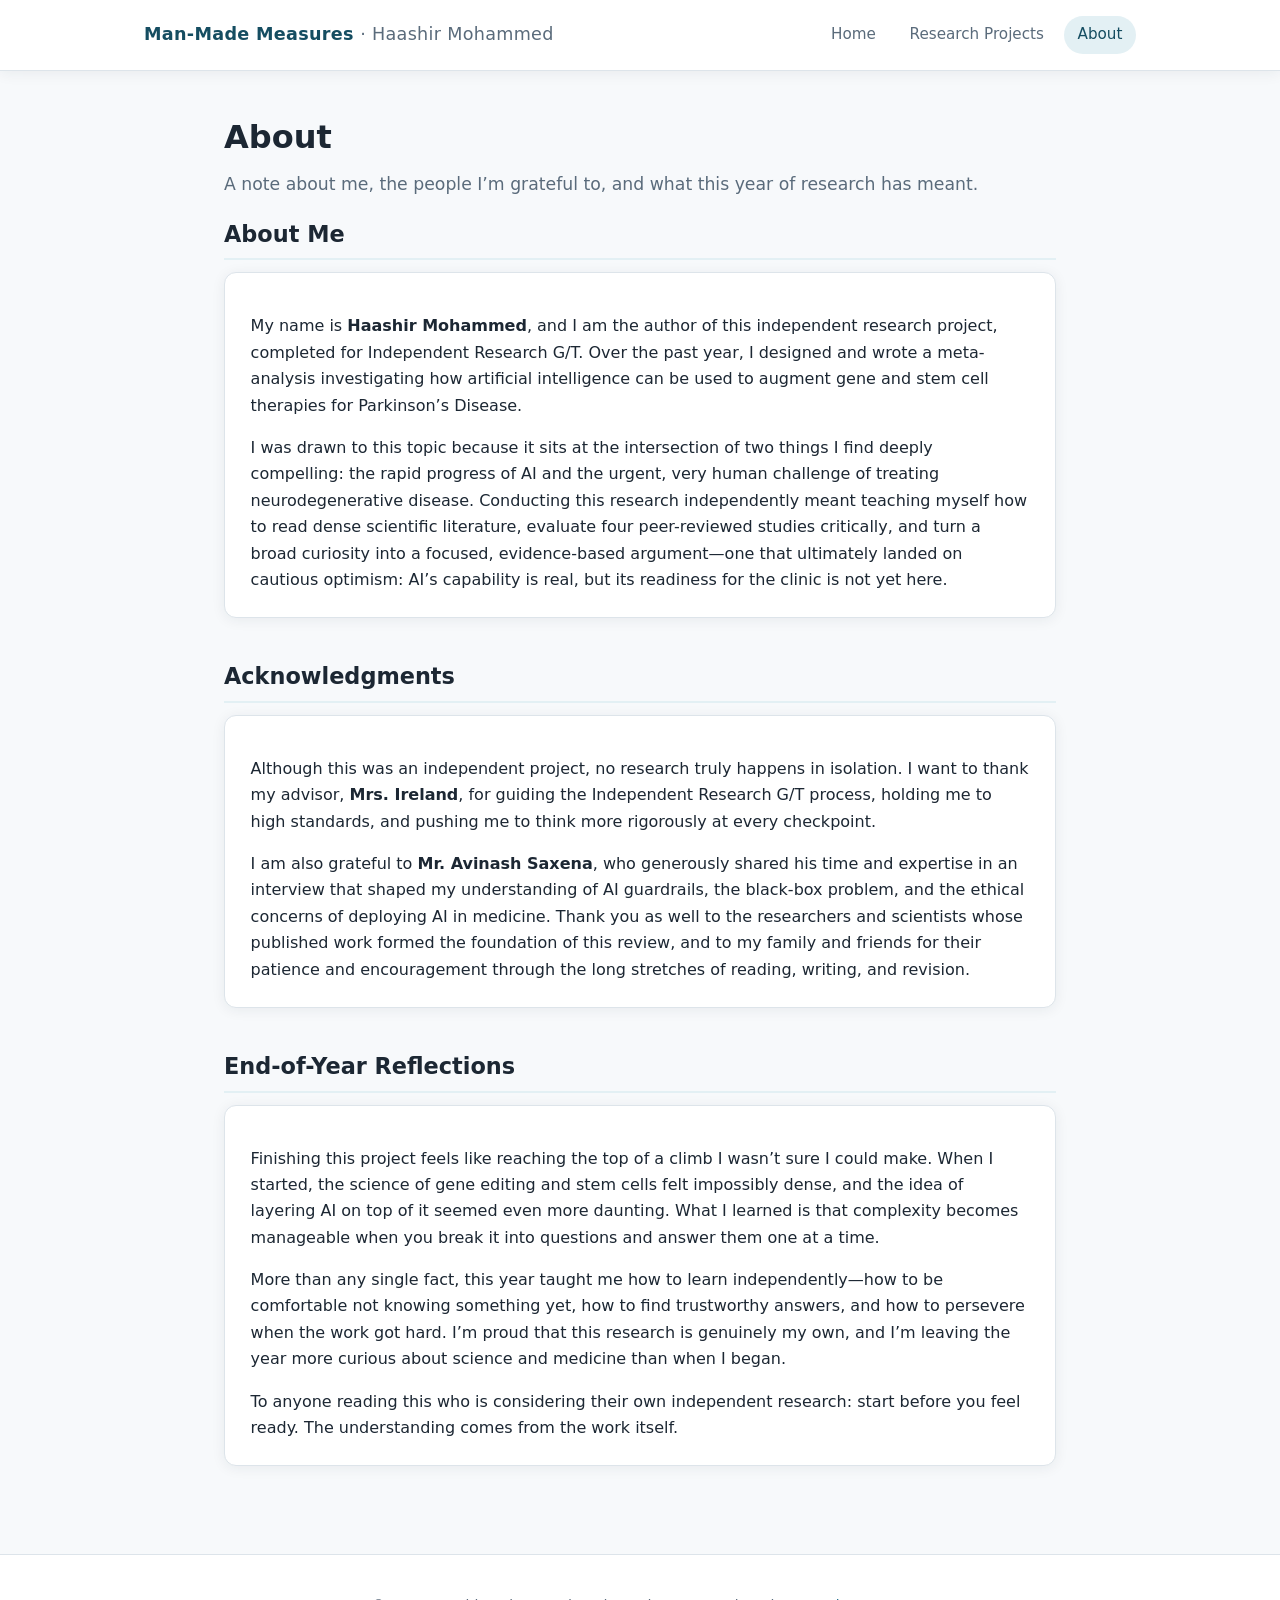
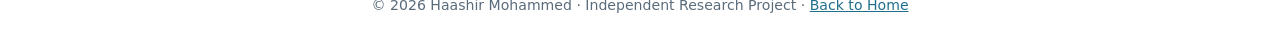
==== about.html @ eed8d5e3 "Research portfolio site: Man-Made Measures Co-Authored-By: Claude Opus 4.8 <noreply@anthropic.com>" ====
<!DOCTYPE html>
<html lang="en">
<head>
  <meta charset="UTF-8" />
  <meta name="viewport" content="width=device-width, initial-scale=1.0" />
  <title>About | Haashir Mohammed</title>
  <meta name="description" content="About Haashir Mohammed, acknowledgments, and end-of-year reflections on an independent research project." />
  <link rel="stylesheet" href="styles.css" />
</head>
<body>
  <header class="site-header">
    <nav class="nav">
      <a class="brand" href="index.html">Man-Made Measures <span>· Haashir Mohammed</span></a>
      <div class="nav-links">
        <a href="index.html">Home</a>
        <a href="research.html">Research Projects</a>
        <a class="active" href="about.html">About</a>
      </div>
    </nav>
  </header>

  <main>
    <h1 class="page-title">About</h1>
    <p class="lead">A note about me, the people I&rsquo;m grateful to, and what this year of research has meant.</p>

    <section>
      <h2>About Me</h2>
      <div class="card">
        <p>
          My name is <strong>Haashir Mohammed</strong>, and I am the author of this independent
          research project, completed for Independent Research G/T. Over the past year, I designed
          and wrote a meta-analysis investigating how artificial intelligence can be used to augment
          gene and stem cell therapies for Parkinson&rsquo;s Disease.
        </p>
        <p>
          I was drawn to this topic because it sits at the intersection of two things I find
          deeply compelling: the rapid progress of AI and the urgent, very human challenge of
          treating neurodegenerative disease. Conducting this research independently meant teaching
          myself how to read dense scientific literature, evaluate four peer-reviewed studies
          critically, and turn a broad curiosity into a focused, evidence-based argument&mdash;one that
          ultimately landed on cautious optimism: AI&rsquo;s capability is real, but its readiness for the
          clinic is not yet here.
        </p>
      </div>
    </section>

    <section>
      <h2>Acknowledgments</h2>
      <div class="card">
        <p>
          Although this was an independent project, no research truly happens in isolation.
          I want to thank my advisor, <strong>Mrs. Ireland</strong>, for guiding the Independent Research
          G/T process, holding me to high standards, and pushing me to think more rigorously at
          every checkpoint.
        </p>
        <p>
          I am also grateful to <strong>Mr. Avinash Saxena</strong>, who generously shared his time and
          expertise in an interview that shaped my understanding of AI guardrails, the black-box
          problem, and the ethical concerns of deploying AI in medicine. Thank you as well to the
          researchers and scientists whose published work formed the foundation of this review, and
          to my family and friends for their patience and encouragement through the long stretches
          of reading, writing, and revision.
        </p>
      </div>
    </section>

    <section>
      <h2>End-of-Year Reflections</h2>
      <div class="card">
        <p>
          Finishing this project feels like reaching the top of a climb I wasn&rsquo;t sure I could
          make. When I started, the science of gene editing and stem cells felt impossibly dense,
          and the idea of layering AI on top of it seemed even more daunting. What I learned is
          that complexity becomes manageable when you break it into questions and answer them one
          at a time.
        </p>
        <p>
          More than any single fact, this year taught me how to learn independently&mdash;how to be
          comfortable not knowing something yet, how to find trustworthy answers, and how to
          persevere when the work got hard. I&rsquo;m proud that this research is genuinely my own,
          and I&rsquo;m leaving the year more curious about science and medicine than when I began.
        </p>
        <p>
          To anyone reading this who is considering their own independent research: start before
          you feel ready. The understanding comes from the work itself.
        </p>
      </div>
    </section>
  </main>

  <footer class="site-footer">
    <p>&copy; 2026 Haashir Mohammed &middot; Independent Research Project &middot;
      <a href="index.html">Back to Home</a></p>
  </footer>
</body>
</html>
---- styles.css ----
:root {
  --bg: #f7f9fb;
  --surface: #ffffff;
  --ink: #1c2733;
  --muted: #5a6b7b;
  --accent: #1f6f8b;
  --accent-dark: #154d61;
  --accent-soft: #e3f0f4;
  --border: #dde4ea;
  --shadow: 0 2px 14px rgba(28, 39, 51, 0.07);
  --radius: 12px;
}

* { box-sizing: border-box; }

html { scroll-behavior: smooth; }

body {
  margin: 0;
  font-family: "Segoe UI", system-ui, -apple-system, Roboto, Helvetica, Arial, sans-serif;
  color: var(--ink);
  background: var(--bg);
  line-height: 1.65;
}

a { color: var(--accent); }
a:hover { color: var(--accent-dark); }

/* ---------- Header / Nav ---------- */
.site-header {
  background: var(--surface);
  border-bottom: 1px solid var(--border);
  box-shadow: var(--shadow);
}

.nav {
  max-width: 1040px;
  margin: 0 auto;
  display: flex;
  align-items: center;
  justify-content: space-between;
  flex-wrap: wrap;
  gap: 0.75rem;
  padding: 1rem 1.5rem;
}

.brand {
  font-weight: 700;
  font-size: 1.1rem;
  letter-spacing: 0.3px;
  color: var(--accent-dark);
  text-decoration: none;
}

.brand span { color: var(--muted); font-weight: 400; }

.nav-links {
  display: flex;
  gap: 0.4rem;
  flex-wrap: wrap;
}

.nav-links a {
  color: var(--muted);
  text-decoration: none;
  padding: 0.4rem 0.85rem;
  border-radius: 999px;
  font-size: 0.95rem;
  transition: background 0.15s ease, color 0.15s ease;
}

.nav-links a:hover,
.nav-links a.active {
  background: var(--accent-soft);
  color: var(--accent-dark);
}

/* ---------- Hero ---------- */
.hero {
  background: var(--accent-soft);
  color: var(--ink);
  padding: 3.5rem 1.5rem 4rem;
  border-bottom: 1px solid var(--border);
}

.hero-inner {
  max-width: 880px;
  margin: 0 auto;
}

.eyebrow {
  text-transform: uppercase;
  letter-spacing: 2px;
  font-size: 0.78rem;
  color: var(--accent);
  font-weight: 600;
  margin: 0 0 0.75rem;
}

.hero h1 {
  font-size: clamp(1.7rem, 4vw, 2.6rem);
  line-height: 1.2;
  margin: 0 0 0.6rem;
  color: var(--accent-dark);
}

.hero .byline {
  font-size: 1.05rem;
  color: var(--muted);
  margin: 0;
}

/* ---------- Layout ---------- */
main {
  max-width: 880px;
  margin: 0 auto;
  padding: 2.5rem 1.5rem 3rem;
}

.page-title {
  font-size: clamp(1.5rem, 3vw, 2rem);
  margin: 0 0 0.4rem;
}

.lead {
  color: var(--muted);
  font-size: 1.08rem;
  margin-top: 0;
}

section { margin-bottom: 2.5rem; }

h2 {
  font-size: 1.4rem;
  margin: 0 0 0.75rem;
  padding-bottom: 0.35rem;
  border-bottom: 2px solid var(--accent-soft);
}

h3 { font-size: 1.12rem; margin: 0 0 0.4rem; }

.card {
  background: var(--surface);
  border: 1px solid var(--border);
  border-radius: var(--radius);
  box-shadow: var(--shadow);
  padding: 1.5rem 1.6rem;
  margin-bottom: 1.25rem;
}

.card h3 { color: var(--accent-dark); }

.card p:last-child { margin-bottom: 0; }

.tag {
  display: inline-block;
  background: var(--accent-soft);
  color: var(--accent-dark);
  font-size: 0.75rem;
  font-weight: 600;
  letter-spacing: 0.4px;
  padding: 0.2rem 0.6rem;
  border-radius: 999px;
  margin-bottom: 0.6rem;
}

/* ---------- Buttons / file links ---------- */
.btn {
  display: inline-block;
  background: var(--accent);
  color: #fff;
  text-decoration: none;
  padding: 0.55rem 1.1rem;
  border-radius: 8px;
  font-weight: 600;
  font-size: 0.95rem;
  transition: background 0.15s ease;
}

.btn:hover { background: var(--accent-dark); color: #fff; }

.btn-light {
  background: var(--surface);
  border: 1px solid var(--accent);
  color: var(--accent-dark);
}

.btn-light:hover { background: var(--accent-soft); color: var(--accent-dark); }

.btn-row { display: flex; flex-wrap: wrap; gap: 0.6rem; margin-top: 1rem; }

.file-link {
  display: inline-flex;
  align-items: center;
  gap: 0.45rem;
  background: var(--accent-soft);
  color: var(--accent-dark);
  text-decoration: none;
  padding: 0.45rem 0.9rem;
  border-radius: 8px;
  font-weight: 600;
  font-size: 0.9rem;
  margin-top: 0.5rem;
}

.file-link:hover { background: #d2e6ec; color: var(--accent-dark); }

/* ---------- Lists ---------- */
.resource-list { list-style: none; padding: 0; margin: 0; }

.resource-list li {
  padding: 0.6rem 0;
  border-bottom: 1px solid var(--border);
}

.resource-list li:last-child { border-bottom: none; }

.resource-list .desc { color: var(--muted); font-size: 0.92rem; display: block; }

/* ---------- Footer ---------- */
.site-footer {
  background: var(--surface);
  color: var(--muted);
  border-top: 1px solid var(--border);
  text-align: center;
  padding: 1.5rem;
  font-size: 0.88rem;
}

.site-footer a { color: var(--accent); }

/* ---------- Utility ---------- */
.note {
  background: #fff8e6;
  border-left: 4px solid #e0b341;
  padding: 0.8rem 1rem;
  border-radius: 6px;
  font-size: 0.9rem;
  color: #6b5a24;
  margin-top: 1rem;
}
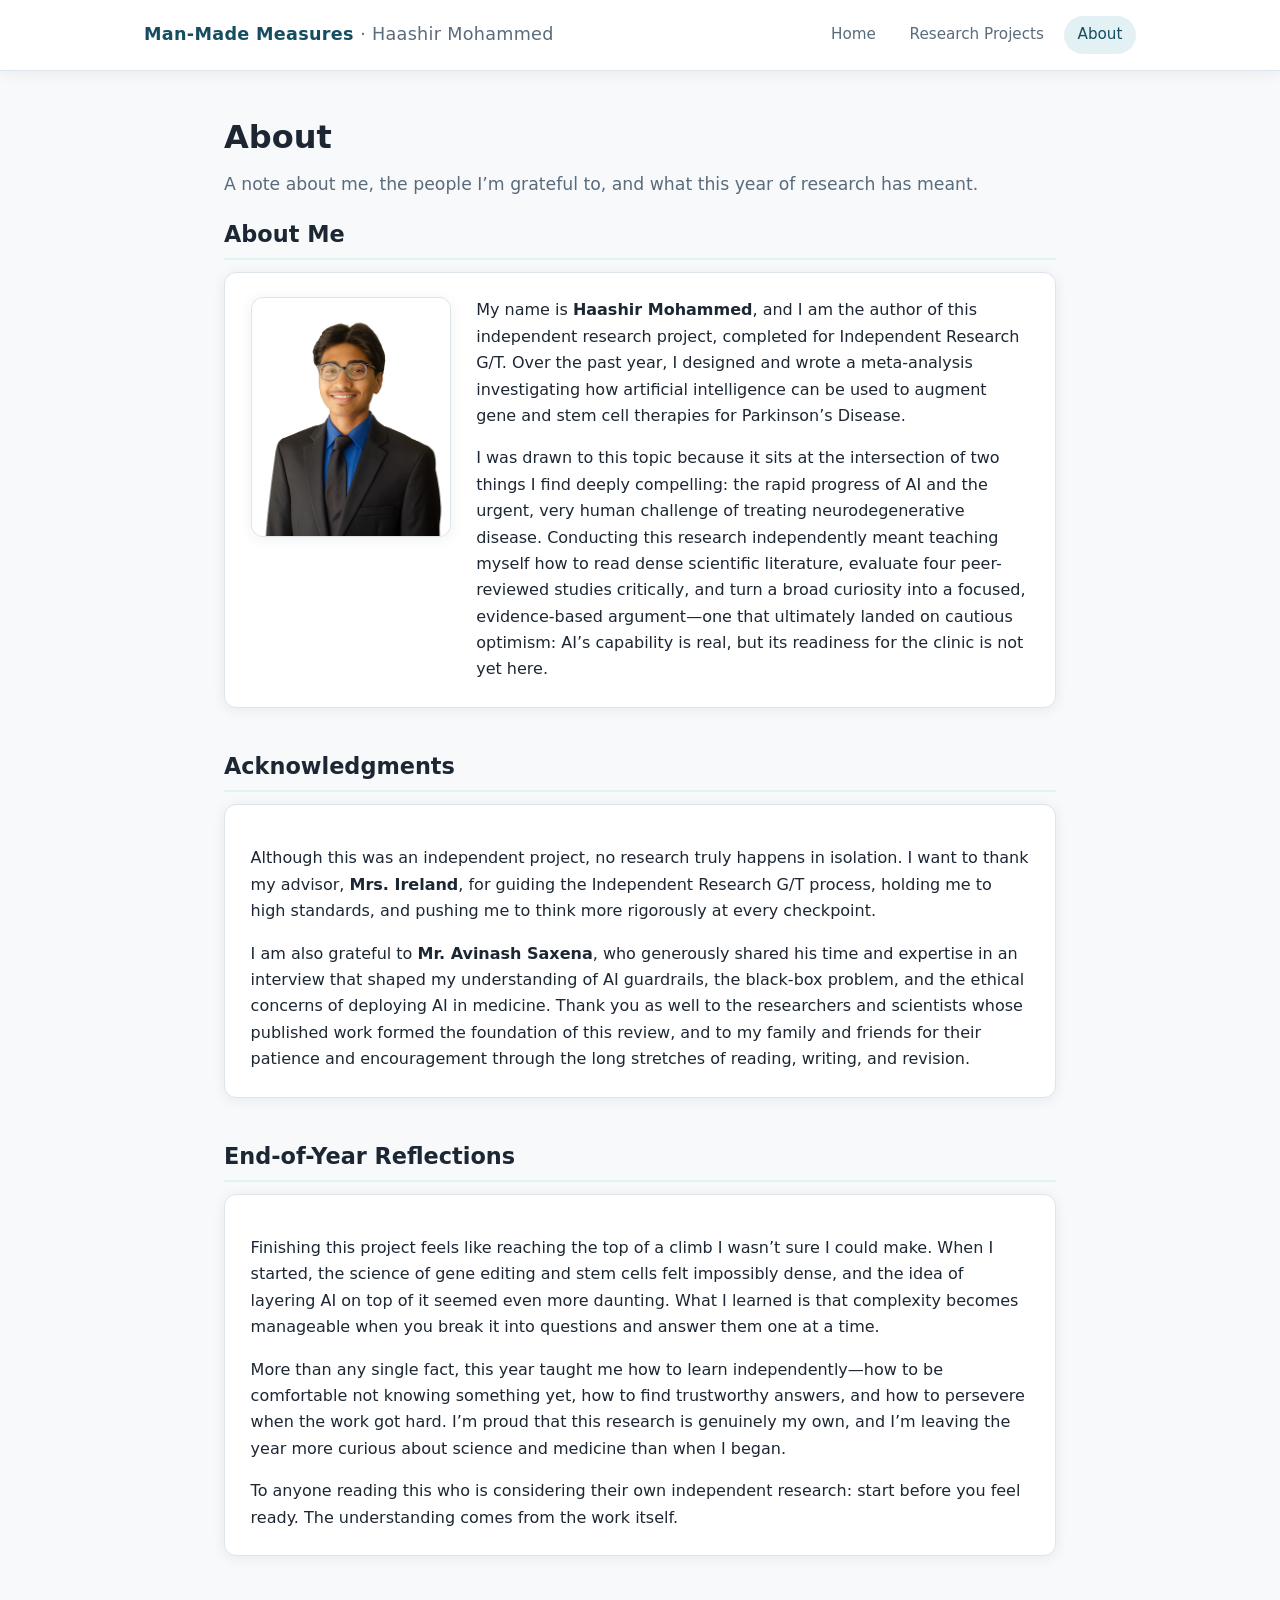
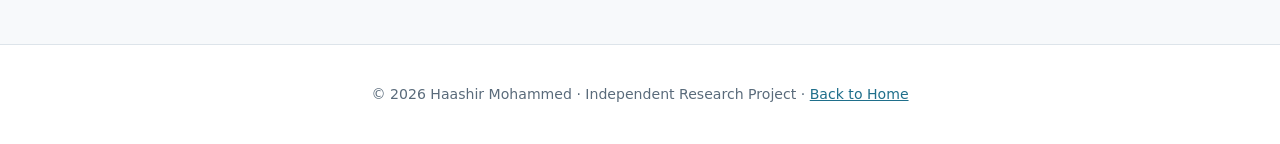
==== commit 26d1aef1: "Add headshot photo to About page Co-Authored-By: Claude Opus 4.8 <noreply@anthropic.com>" ====
--- a/about.html
+++ b/about.html
@@ -25,22 +25,26 @@
 
     <section>
       <h2>About Me</h2>
-      <div class="card">
-        <p>
-          My name is <strong>Haashir Mohammed</strong>, and I am the author of this independent
-          research project, completed for Independent Research G/T. Over the past year, I designed
-          and wrote a meta-analysis investigating how artificial intelligence can be used to augment
-          gene and stem cell therapies for Parkinson&rsquo;s Disease.
-        </p>
-        <p>
-          I was drawn to this topic because it sits at the intersection of two things I find
-          deeply compelling: the rapid progress of AI and the urgent, very human challenge of
-          treating neurodegenerative disease. Conducting this research independently meant teaching
-          myself how to read dense scientific literature, evaluate four peer-reviewed studies
-          critically, and turn a broad curiosity into a focused, evidence-based argument&mdash;one that
-          ultimately landed on cautious optimism: AI&rsquo;s capability is real, but its readiness for the
-          clinic is not yet here.
-        </p>
+      <div class="card about-card">
+        <img class="headshot" src="files/headshot.jpg"
+             alt="Portrait of Haashir Mohammed" />
+        <div class="about-bio">
+          <p>
+            My name is <strong>Haashir Mohammed</strong>, and I am the author of this independent
+            research project, completed for Independent Research G/T. Over the past year, I designed
+            and wrote a meta-analysis investigating how artificial intelligence can be used to augment
+            gene and stem cell therapies for Parkinson&rsquo;s Disease.
+          </p>
+          <p>
+            I was drawn to this topic because it sits at the intersection of two things I find
+            deeply compelling: the rapid progress of AI and the urgent, very human challenge of
+            treating neurodegenerative disease. Conducting this research independently meant teaching
+            myself how to read dense scientific literature, evaluate four peer-reviewed studies
+            critically, and turn a broad curiosity into a focused, evidence-based argument&mdash;one that
+            ultimately landed on cautious optimism: AI&rsquo;s capability is real, but its readiness for the
+            clinic is not yet here.
+          </p>
+        </div>
       </div>
     </section>
 
--- a/styles.css
+++ b/styles.css
@@ -229,6 +229,33 @@
 
 .site-footer a { color: var(--accent); }
 
+/* ---------- About photo ---------- */
+.about-card {
+  display: flex;
+  gap: 1.6rem;
+  align-items: flex-start;
+}
+
+.headshot {
+  flex: 0 0 200px;
+  width: 200px;
+  height: 240px;
+  object-fit: cover;
+  object-position: top center;
+  border-radius: var(--radius);
+  border: 1px solid var(--border);
+  box-shadow: var(--shadow);
+  background: var(--accent-soft);
+}
+
+.about-card .about-bio { flex: 1; min-width: 0; }
+.about-card .about-bio p:first-child { margin-top: 0; }
+
+@media (max-width: 600px) {
+  .about-card { flex-direction: column; align-items: center; text-align: left; }
+  .headshot { width: 180px; height: 216px; flex-basis: auto; }
+}
+
 /* ---------- Utility ---------- */
 .note {
   background: #fff8e6;
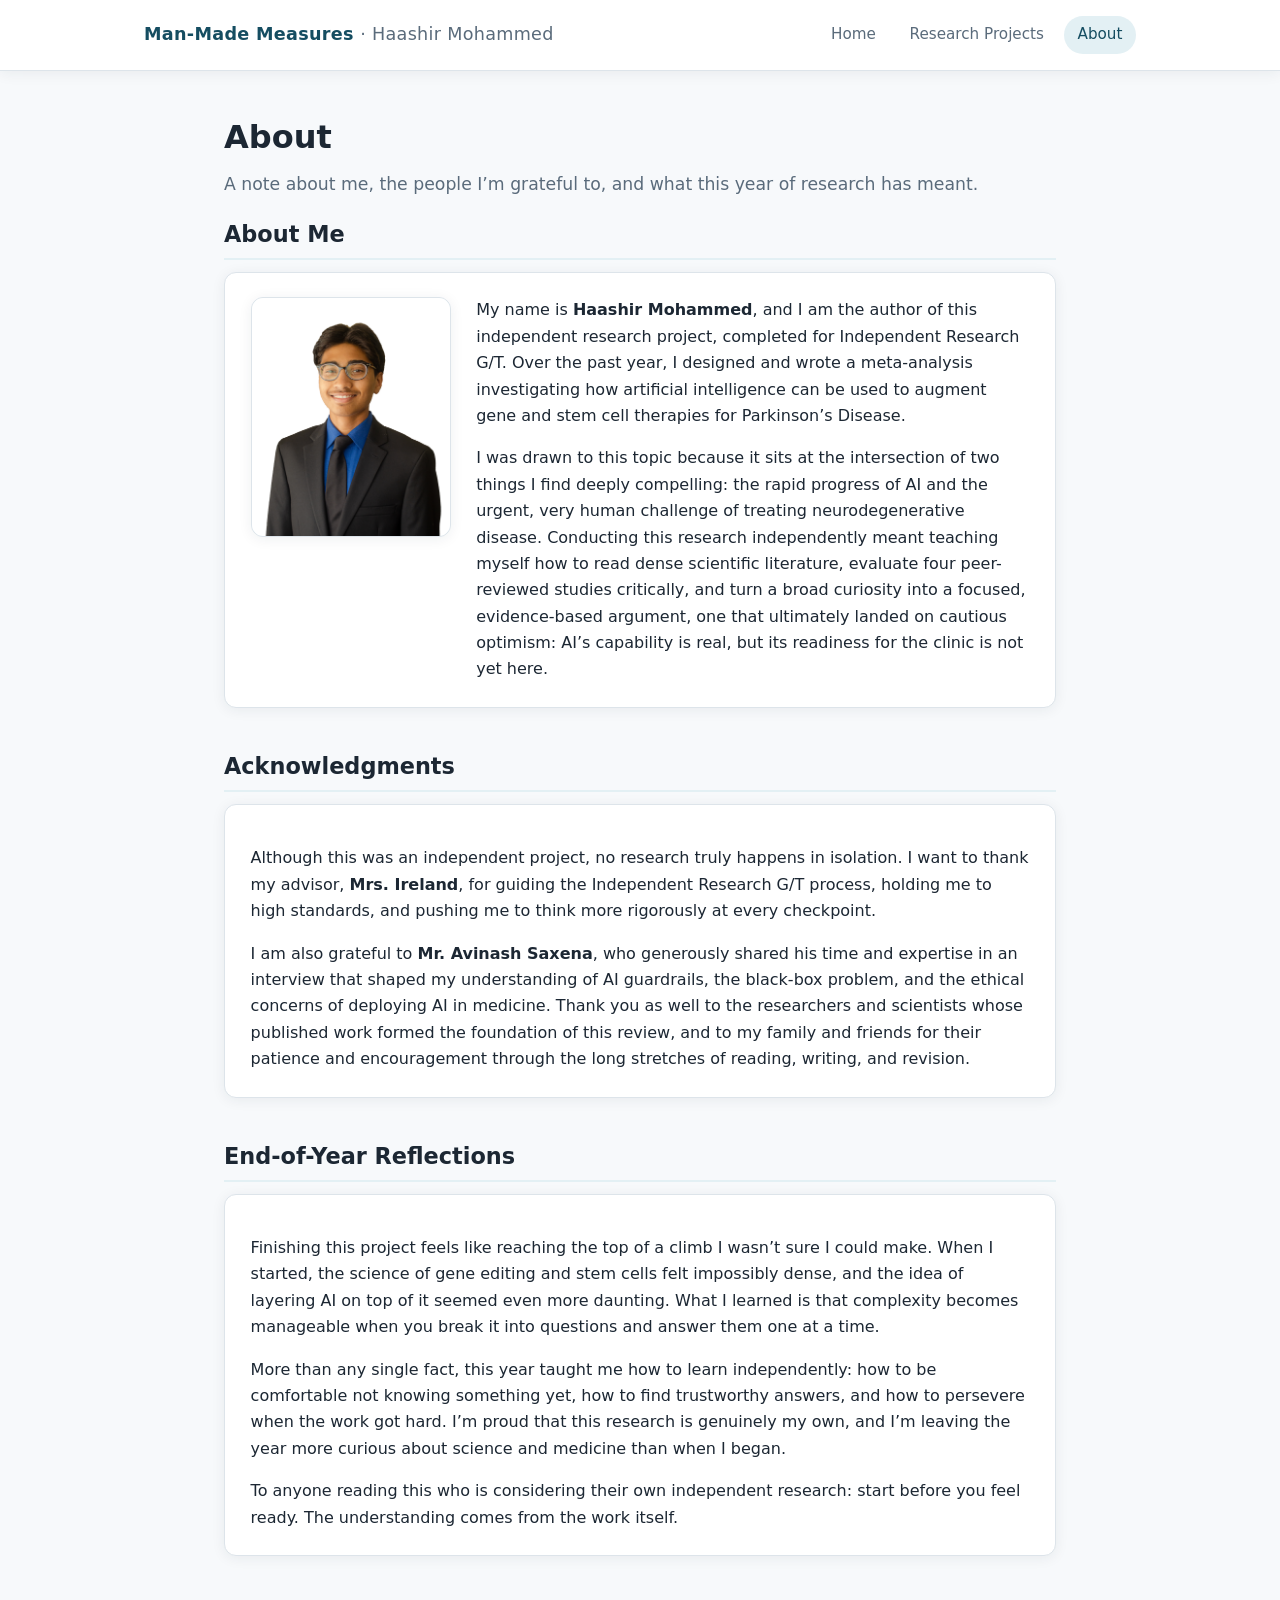
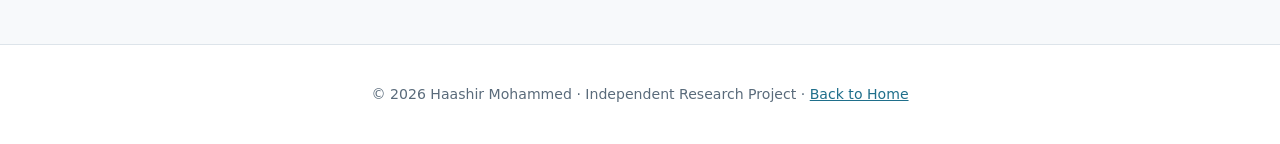
==== commit ba29dbd7: "Remove em dashes from prose and descriptions Keep em dashes only within hyperlinked source/media tit" ====
--- a/about.html
+++ b/about.html
@@ -40,7 +40,7 @@
             deeply compelling: the rapid progress of AI and the urgent, very human challenge of
             treating neurodegenerative disease. Conducting this research independently meant teaching
             myself how to read dense scientific literature, evaluate four peer-reviewed studies
-            critically, and turn a broad curiosity into a focused, evidence-based argument&mdash;one that
+            critically, and turn a broad curiosity into a focused, evidence-based argument, one that
             ultimately landed on cautious optimism: AI&rsquo;s capability is real, but its readiness for the
             clinic is not yet here.
           </p>
@@ -79,7 +79,7 @@
           at a time.
         </p>
         <p>
-          More than any single fact, this year taught me how to learn independently&mdash;how to be
+          More than any single fact, this year taught me how to learn independently: how to be
           comfortable not knowing something yet, how to find trustworthy answers, and how to
           persevere when the work got hard. I&rsquo;m proud that this research is genuinely my own,
           and I&rsquo;m leaving the year more curious about science and medicine than when I began.
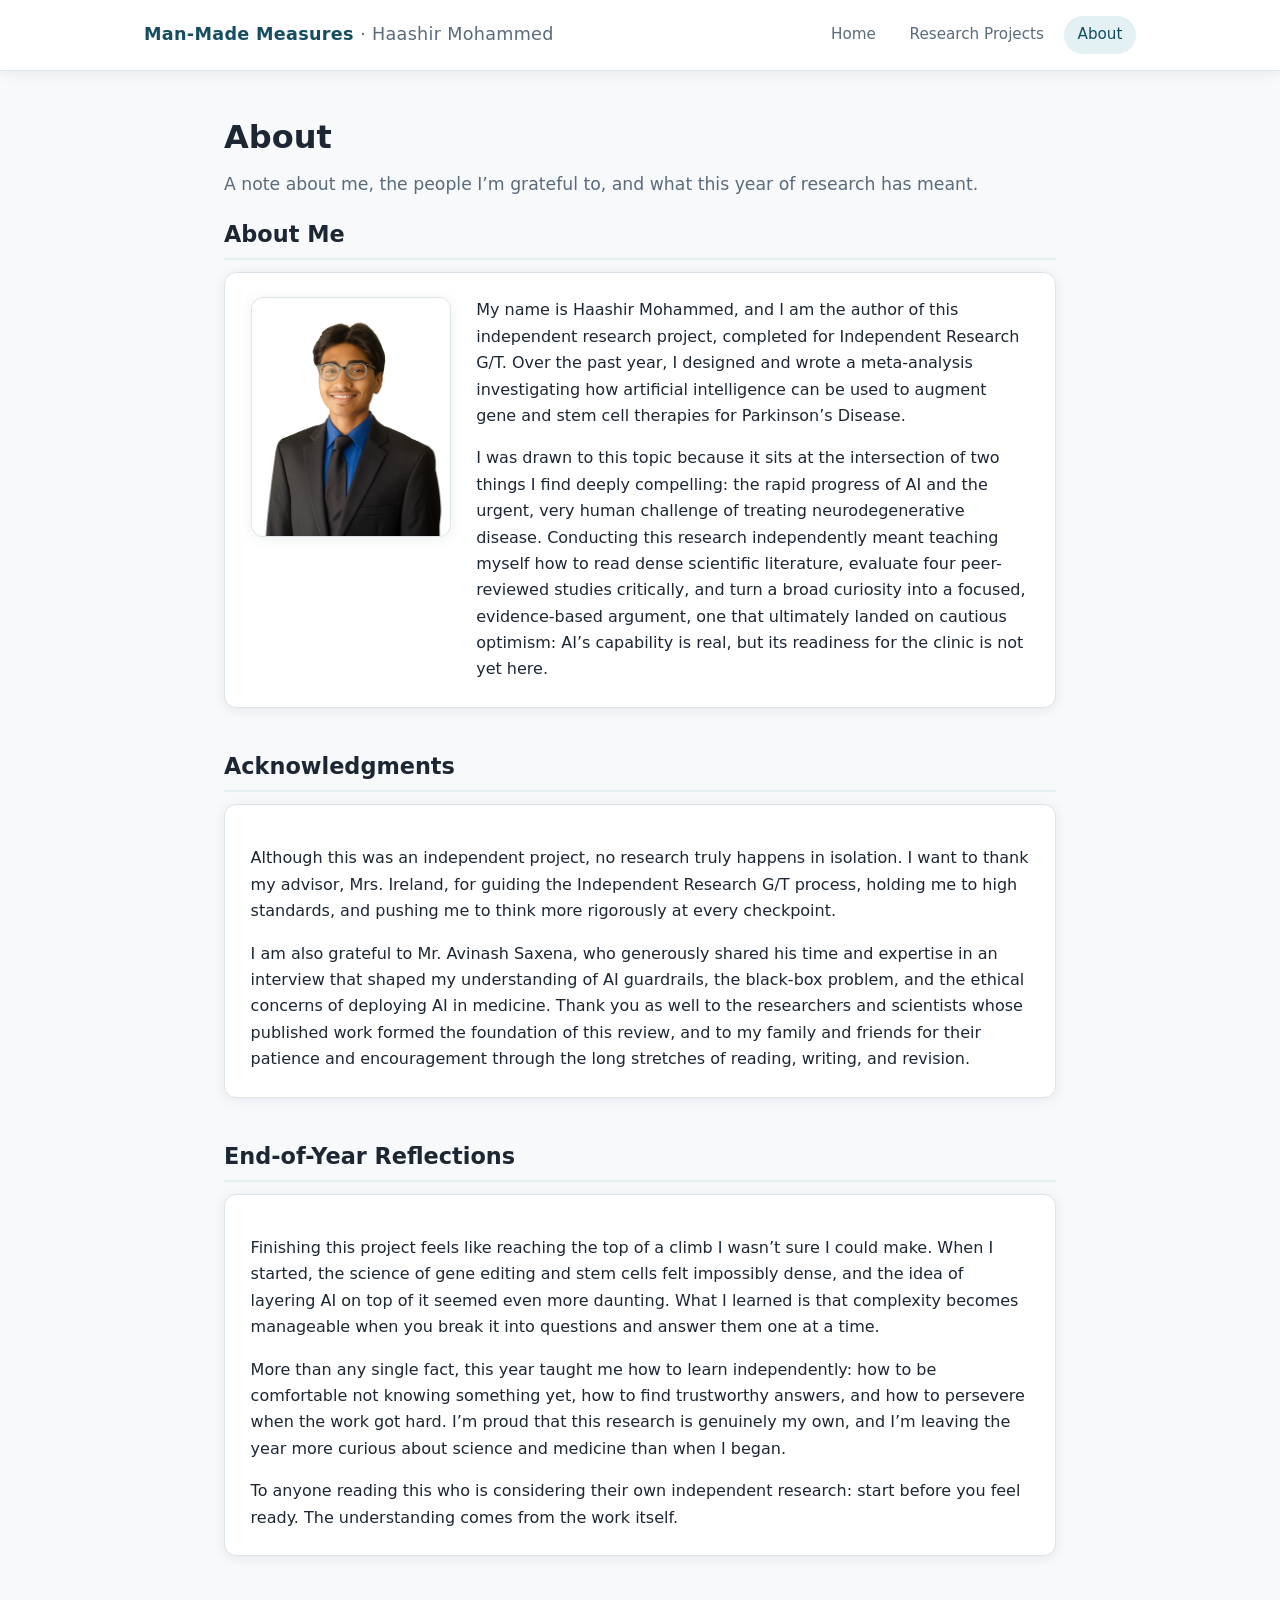
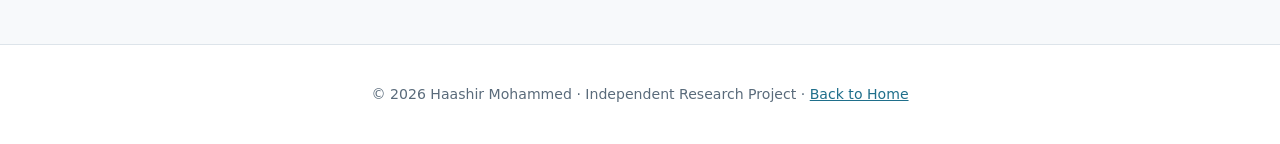
==== commit 7027644e: "Remove bold (strong) formatting from body text site-wide Co-Authored-By: Claude Opus 4.8 <noreply@an" ====
--- a/about.html
+++ b/about.html
@@ -30,7 +30,7 @@
              alt="Portrait of Haashir Mohammed" />
         <div class="about-bio">
           <p>
-            My name is <strong>Haashir Mohammed</strong>, and I am the author of this independent
+            My name is Haashir Mohammed, and I am the author of this independent
             research project, completed for Independent Research G/T. Over the past year, I designed
             and wrote a meta-analysis investigating how artificial intelligence can be used to augment
             gene and stem cell therapies for Parkinson&rsquo;s Disease.
@@ -53,12 +53,12 @@
       <div class="card">
         <p>
           Although this was an independent project, no research truly happens in isolation.
-          I want to thank my advisor, <strong>Mrs. Ireland</strong>, for guiding the Independent Research
+          I want to thank my advisor, Mrs. Ireland, for guiding the Independent Research
           G/T process, holding me to high standards, and pushing me to think more rigorously at
           every checkpoint.
         </p>
         <p>
-          I am also grateful to <strong>Mr. Avinash Saxena</strong>, who generously shared his time and
+          I am also grateful to Mr. Avinash Saxena, who generously shared his time and
           expertise in an interview that shaped my understanding of AI guardrails, the black-box
           problem, and the ethical concerns of deploying AI in medicine. Thank you as well to the
           researchers and scientists whose published work formed the foundation of this review, and
